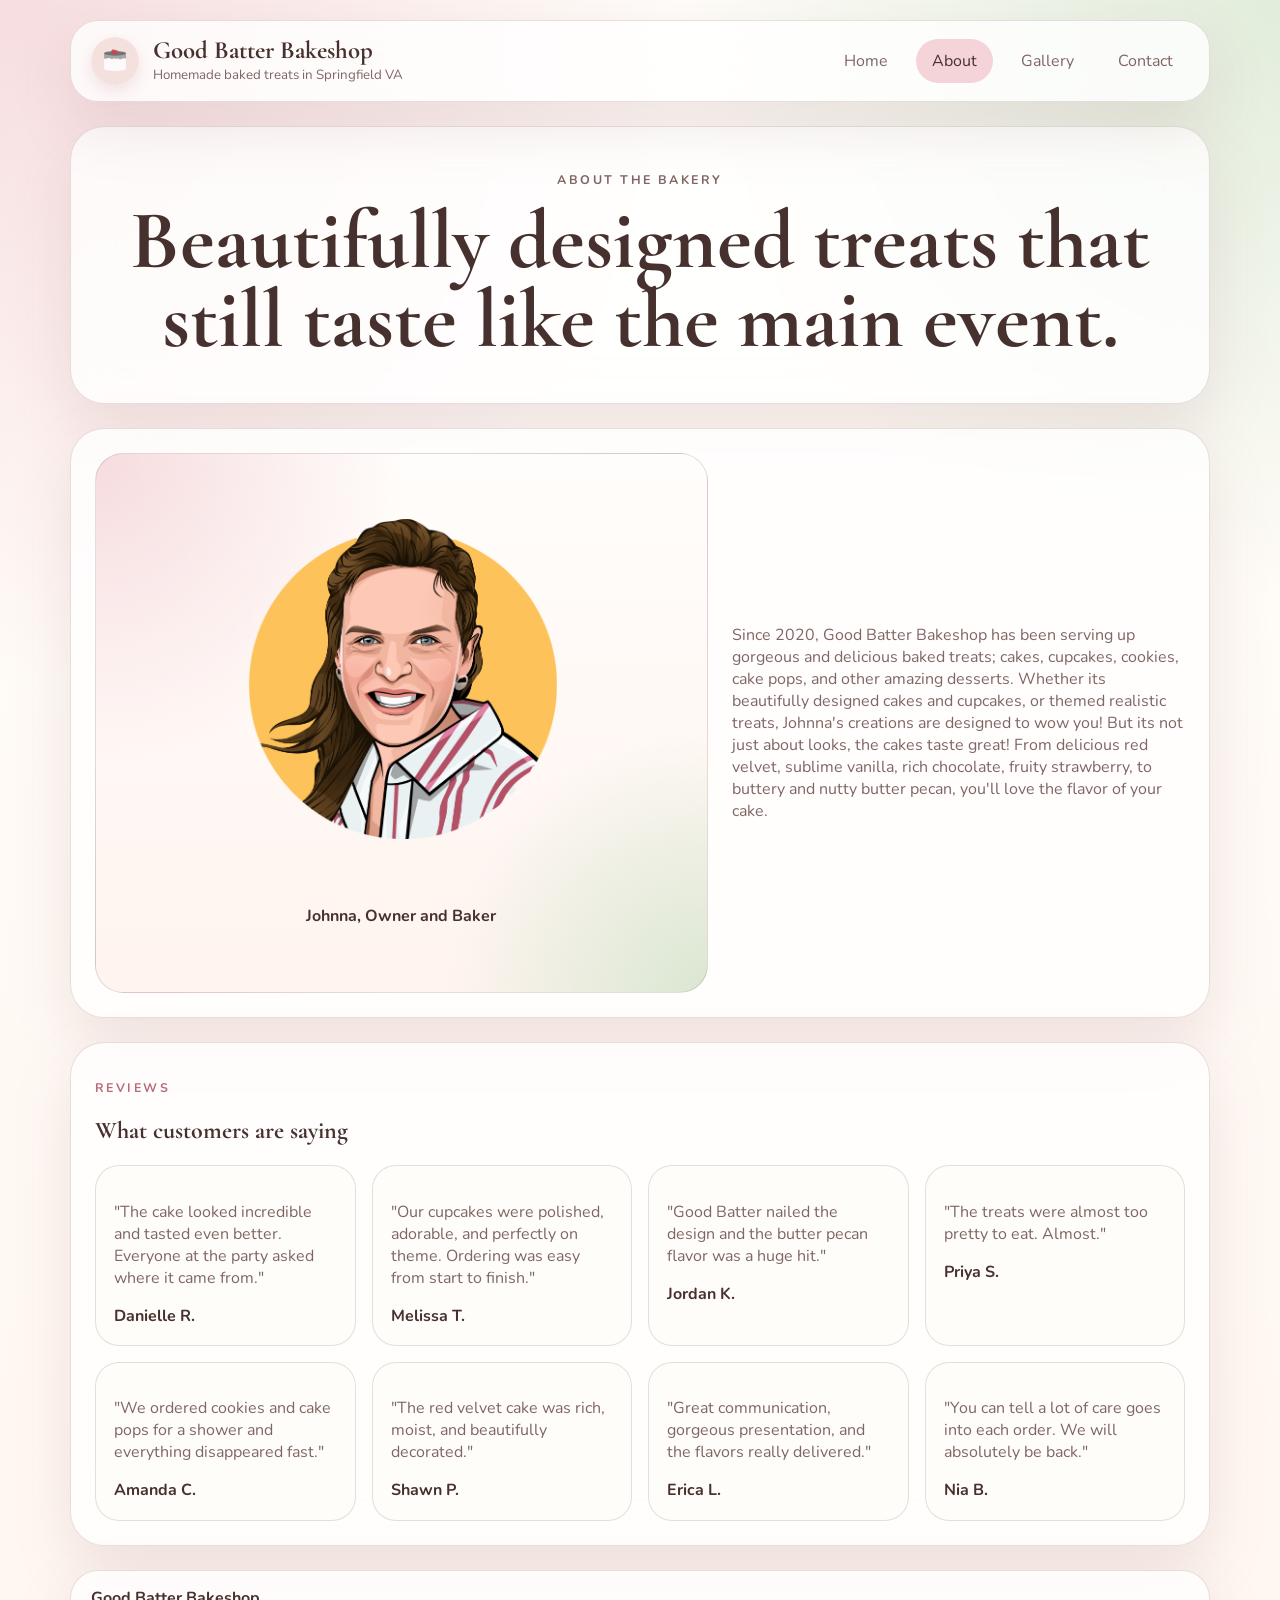
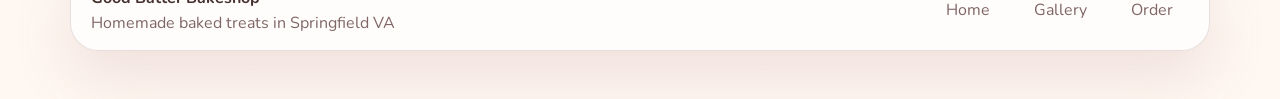
==== about.html @ d7544d71 "Initial website starting point" ====
<!DOCTYPE html>
<html lang="en">
<head>
  <meta charset="UTF-8">
  <meta name="viewport" content="width=device-width, initial-scale=1.0">
  <title>About | Good Batter Bakeshop</title>
  <meta name="description" content="Learn about Good Batter Bakeshop, meet the baker, and read customer reviews.">
  <link rel="preconnect" href="https://fonts.googleapis.com">
  <link rel="preconnect" href="https://fonts.gstatic.com" crossorigin>
  <link href="https://fonts.googleapis.com/css2?family=Cormorant+Garamond:wght@500;600;700&family=Nunito:wght@400;500;700&display=swap" rel="stylesheet">
  <link rel="stylesheet" href="assets/css/styles.css">
</head>
<body data-page="about">
  <div class="site-shell">
    <header class="site-header">
      <a class="brand" href="index.html">
        <img class="brand-logo" src="assets/images/GBB-Circle.png" alt="Good Batter Bakeshop logo">
        <span>
          <strong>Good Batter Bakeshop</strong>
          <small>Homemade baked treats in Springfield VA</small>
        </span>
      </a>
      <nav class="site-nav" aria-label="Primary">
        <a href="index.html">Home</a>
        <a href="about.html">About</a>
        <a href="gallery.html">Gallery</a>
        <a href="contact.html">Contact</a>
      </nav>
      <button class="menu-toggle" type="button" aria-expanded="false" aria-controls="mobile-menu">Menu</button>
    </header>

    <nav class="mobile-nav" id="mobile-menu" aria-label="Mobile">
      <a href="index.html">Home</a>
      <a href="about.html">About</a>
      <a href="gallery.html">Gallery</a>
      <a href="contact.html">Contact</a>
    </nav>

    <main>
      <section class="page-hero panel">
        <p class="section-label">About the bakery</p>
        <h1>Beautifully designed treats that still taste like the main event.</h1>
      </section>

      <section class="panel about-layout">
        <div class="about-photo">
          <img src="assets/images/Johnna_Logo_transparent.png" alt="Illustrated portrait of Johnna, Owner and Baker">
          <strong>Johnna, Owner and Baker</strong>
        </div>
        <article class="about-copy">
          <p>Since 2020, Good Batter Bakeshop has been serving up gorgeous and delicious baked treats; cakes, cupcakes, cookies, cake pops, and other amazing desserts. Whether its beautifully designed cakes and cupcakes, or themed realistic treats, Johnna's creations are designed to wow you! But its not just about looks, the cakes taste great! From delicious red velvet, sublime vanilla, rich chocolate, fruity strawberry, to buttery and nutty butter pecan, you'll love the flavor of your cake.</p>
        </article>
      </section>

      <section class="panel">
        <div class="section-heading">
          <p class="section-label">Reviews</p>
          <h2>What customers are saying</h2>
        </div>
        <div class="reviews-grid">
          <article class="review-card">
            <p>"The cake looked incredible and tasted even better. Everyone at the party asked where it came from."</p>
            <strong>Danielle R.</strong>
          </article>
          <article class="review-card">
            <p>"Our cupcakes were polished, adorable, and perfectly on theme. Ordering was easy from start to finish."</p>
            <strong>Melissa T.</strong>
          </article>
          <article class="review-card">
            <p>"Good Batter nailed the design and the butter pecan flavor was a huge hit."</p>
            <strong>Jordan K.</strong>
          </article>
          <article class="review-card">
            <p>"The treats were almost too pretty to eat. Almost."</p>
            <strong>Priya S.</strong>
          </article>
          <article class="review-card">
            <p>"We ordered cookies and cake pops for a shower and everything disappeared fast."</p>
            <strong>Amanda C.</strong>
          </article>
          <article class="review-card">
            <p>"The red velvet cake was rich, moist, and beautifully decorated."</p>
            <strong>Shawn P.</strong>
          </article>
          <article class="review-card">
            <p>"Great communication, gorgeous presentation, and the flavors really delivered."</p>
            <strong>Erica L.</strong>
          </article>
          <article class="review-card">
            <p>"You can tell a lot of care goes into each order. We will absolutely be back."</p>
            <strong>Nia B.</strong>
          </article>
        </div>
      </section>
    </main>

    <footer class="site-footer">
      <div>
        <strong>Good Batter Bakeshop</strong>
        <p>Homemade baked treats in Springfield VA</p>
      </div>
      <div class="footer-links">
        <a href="index.html">Home</a>
        <a href="gallery.html">Gallery</a>
        <a href="contact.html">Order</a>
      </div>
    </footer>
  </div>

  <script src="assets/js/site.js" defer></script>
</body>
</html>
---- assets/css/styles.css ----
:root {
  --bg: #fffaf6;
  --bg-soft: rgba(255, 255, 255, 0.78);
  --surface: #fffdf9;
  --surface-strong: #fff3ee;
  --text: #47312f;
  --muted: #7f6664;
  --line: rgba(117, 81, 77, 0.18);
  --accent: #d88c9a;
  --accent-strong: #b96a79;
  --accent-soft: #f4d4d8;
  --accent-contrast: #fff9f4;
  --shadow: 0 24px 60px rgba(157, 106, 112, 0.16);
  --gradient: radial-gradient(circle at top left, rgba(246, 218, 221, 0.9), transparent 32%),
    radial-gradient(circle at top right, rgba(220, 234, 214, 0.85), transparent 28%),
    linear-gradient(180deg, #fffdf9 0%, #fff7f1 100%);
}

* {
  box-sizing: border-box;
}

html {
  scroll-behavior: smooth;
}

body {
  margin: 0;
  font-family: "Nunito", sans-serif;
  color: var(--text);
  background: var(--gradient);
  min-height: 100vh;
}

body::before {
  content: "";
  position: fixed;
  inset: 0;
  background-image: linear-gradient(rgba(255, 255, 255, 0.1) 1px, transparent 1px),
    linear-gradient(90deg, rgba(255, 255, 255, 0.08) 1px, transparent 1px);
  background-size: 80px 80px;
  opacity: 0.12;
  pointer-events: none;
}

img {
  display: block;
  max-width: 100%;
}

a {
  color: inherit;
  text-decoration: none;
}

button,
input,
select,
textarea {
  font: inherit;
}

.site-shell {
  width: min(1140px, calc(100% - 2rem));
  margin: 0 auto;
  padding: 1.25rem 0 3rem;
}

.site-header,
.site-footer,
.panel,
.mobile-nav {
  backdrop-filter: blur(18px);
  -webkit-backdrop-filter: blur(18px);
}

.site-header,
.site-footer {
  display: flex;
  align-items: center;
  justify-content: space-between;
  gap: 1rem;
  background: var(--bg-soft);
  border: 1px solid var(--line);
  border-radius: 28px;
  padding: 1rem 1.25rem;
  box-shadow: var(--shadow);
}

.site-header {
  position: sticky;
  top: 1rem;
  z-index: 10;
}

.brand {
  display: flex;
  align-items: center;
  gap: 0.85rem;
}

.brand strong,
h1,
h2,
h3 {
  font-family: "Cormorant Garamond", serif;
}

.brand strong {
  display: block;
  font-size: 1.55rem;
  line-height: 1;
}

.brand small {
  display: block;
  margin-top: 0.15rem;
  color: var(--muted);
}

.brand-logo {
  width: 3rem;
  height: 3rem;
  border-radius: 50%;
  object-fit: cover;
  box-shadow: 0 6px 16px rgba(185, 106, 121, 0.18);
}

.site-nav,
.footer-links,
.hero-actions {
  display: flex;
  align-items: center;
  gap: 0.75rem;
  flex-wrap: wrap;
}

.site-nav a,
.mobile-nav a,
.footer-links a {
  border-radius: 999px;
  transition: transform 160ms ease, background-color 160ms ease, color 160ms ease, border-color 160ms ease;
}

.site-nav a,
.mobile-nav a,
.footer-links a {
  padding: 0.7rem 1rem;
  color: var(--muted);
}

.site-nav a:hover,
.site-nav a[aria-current="page"],
.mobile-nav a:hover,
.mobile-nav a[aria-current="page"],
.footer-links a:hover {
  background: var(--accent-soft);
  color: var(--text);
}

.menu-toggle,
.button,
.thumb-button {
  border: 1px solid transparent;
  cursor: pointer;
}

.menu-toggle {
  display: none;
  background: var(--surface-strong);
  color: var(--text);
  padding: 0.75rem 1rem;
  border-radius: 999px;
}

.mobile-nav {
  display: none;
  margin-top: 0.9rem;
  background: var(--bg-soft);
  border: 1px solid var(--line);
  border-radius: 24px;
  padding: 0.85rem;
  box-shadow: var(--shadow);
}

main {
  display: grid;
  gap: 1.5rem;
  margin: 1.5rem 0;
}

.panel {
  background: var(--bg-soft);
  border: 1px solid var(--line);
  border-radius: 34px;
  box-shadow: var(--shadow);
  padding: 1.5rem;
}

.hero,
.intro-grid,
.about-layout,
.contact-layout,
.gallery-layout {
  display: grid;
  gap: 1.5rem;
}

.hero,
.about-layout {
  grid-template-columns: 1.15fr 0.85fr;
  align-items: center;
}

.hero h1,
.page-hero h1 {
  margin: 0 0 0.75rem;
  font-size: clamp(3rem, 7vw, 5.2rem);
  line-height: 0.95;
}

.lead,
.page-hero p,
.about-copy p,
.review-card p,
.contact-card,
.feature-item p,
.featured-caption p {
  color: var(--muted);
}

.eyebrow,
.section-label {
  text-transform: uppercase;
  letter-spacing: 0.2em;
  font-size: 0.78rem;
  font-weight: 700;
  color: var(--accent-strong);
}

.hero-card,
.about-photo,
.contact-placeholder,
.featured-image-wrap {
  position: relative;
  overflow: hidden;
  border-radius: 28px;
  background: linear-gradient(180deg, var(--surface) 0%, var(--surface-strong) 100%);
  border: 1px solid var(--line);
}

.hero-card img,
.about-photo img,
.contact-placeholder img,
.showcase-card img {
  width: 100%;
  height: 100%;
  object-fit: cover;
}

.hero-card {
  min-height: 480px;
}

.hero-overlay-card,
.about-photo-caption {
  position: absolute;
  left: 1.2rem;
  right: 1.2rem;
  bottom: 1.2rem;
  display: grid;
  grid-template-columns: auto 1fr;
  gap: 0.85rem;
  align-items: center;
  background: rgba(255, 253, 249, 0.88);
  border: 1px solid rgba(117, 81, 77, 0.12);
  border-radius: 22px;
  padding: 0.9rem 1rem;
  backdrop-filter: blur(14px);
  -webkit-backdrop-filter: blur(14px);
}

.hero-overlay-card img {
  width: 3.25rem;
  height: 3.25rem;
  border-radius: 50%;
  object-fit: cover;
}

.hero-overlay-card p,
.about-photo-caption p {
  margin: 0.2rem 0 0;
  color: var(--muted);
}

.button {
  display: inline-flex;
  align-items: center;
  justify-content: center;
  gap: 0.5rem;
  border-radius: 999px;
  padding: 0.95rem 1.35rem;
  font-weight: 700;
}

.button:hover,
.thumb-button:hover {
  transform: translateY(-1px);
}

.button-primary {
  background: linear-gradient(135deg, var(--accent) 0%, var(--accent-strong) 100%);
  color: var(--accent-contrast);
}

.button-secondary,
.thumb-card {
  background: var(--surface);
  border-color: var(--line);
  color: var(--text);
}

.intro-grid,
.contact-layout {
  grid-template-columns: 1fr 0.95fr;
}

.feature-list,
.reviews-grid,
.gallery-thumbs,
.showcase-grid {
  display: grid;
  gap: 1rem;
}

.feature-list,
.showcase-grid {
  grid-template-columns: repeat(2, minmax(0, 1fr));
}

.feature-item,
.review-card {
  padding: 1.15rem;
  border-radius: 24px;
  background: var(--surface);
  border: 1px solid var(--line);
}

.feature-title {
  display: flex;
  align-items: center;
  gap: 0.8rem;
  margin: 0 0 0.65rem;
}

.feature-icon {
  width: 2.5rem;
  height: 2.5rem;
  flex: 0 0 2.5rem;
  display: inline-grid;
  place-items: center;
  border-radius: 50%;
  background: linear-gradient(135deg, var(--accent-soft) 0%, #f9ece0 100%);
  color: var(--accent-strong);
  box-shadow: inset 0 0 0 1px rgba(117, 81, 77, 0.08);
}

.feature-icon i {
  font-size: 1rem;
}

.section-heading {
  margin-bottom: 1rem;
}

.showcase-card {
  overflow: hidden;
  border-radius: 24px;
  border: 1px solid var(--line);
  background: var(--surface);
}

.showcase-card img {
  aspect-ratio: 4 / 3;
}

.showcase-card div {
  padding: 1rem;
}

.showcase-card p {
  margin: 0.35rem 0 0;
  color: var(--muted);
}

.reviews-grid {
  grid-template-columns: repeat(4, minmax(0, 1fr));
}

.page-hero {
  text-align: center;
  padding-block: 2rem;
}

.about-photo {
  display: grid;
  place-items: center;
  min-height: 540px;
  padding: 2rem;
  background:
    radial-gradient(circle at top left, rgba(246, 218, 221, 0.96), transparent 38%),
    radial-gradient(circle at bottom right, rgba(215, 230, 208, 0.94), transparent 32%),
    linear-gradient(180deg, #fffdfb 0%, #fff4ef 100%);
}

.about-photo img {
  width: min(100%, 320px);
  height: auto;
  aspect-ratio: 1 / 1;
  object-fit: contain;
}

.about-photo-caption {
  position: static;
  max-width: 360px;
}

.gallery-layout {
  grid-template-columns: 1.22fr 0.78fr;
}

.featured-image-wrap {
  display: grid;
  grid-template-rows: minmax(0, 1fr) auto;
}

.featured-image-wrap img {
  width: 100%;
  aspect-ratio: 1 / 1;
  object-fit: contain;
  background: linear-gradient(180deg, var(--surface) 0%, var(--surface-strong) 100%);
  padding: 0.8rem 0.8rem 0;
}

.featured-caption {
  padding: 0.65rem 1rem 0.9rem;
}

.featured-caption strong {
  font-size: 1.35rem;
}

.featured-caption p {
  margin: 0.25rem 0 0;
  font-size: 0.94rem;
  line-height: 1.35;
}

.gallery-thumbs {
  grid-template-columns: repeat(2, minmax(0, 1fr));
  align-content: start;
}

.thumb-button {
  padding: 0;
  background: transparent;
  border: 0;
  text-align: left;
  cursor: pointer;
}

.thumb-card {
  overflow: hidden;
  border-radius: 24px;
  border: 1px solid var(--line);
  background: var(--surface);
  transition: transform 180ms ease, border-color 180ms ease;
}

.thumb-button[aria-pressed="true"] .thumb-card,
.thumb-button:hover .thumb-card {
  transform: translateY(-2px);
  border-color: var(--accent);
}

.thumb-card img {
  width: 100%;
  aspect-ratio: 1 / 1;
  object-fit: cover;
}

.thumb-card strong,
.thumb-card span {
  display: block;
  padding: 0 1rem;
}

.thumb-card strong {
  padding-top: 0.9rem;
  font-size: 1.2rem;
}

.thumb-card span {
  padding-bottom: 1rem;
  color: var(--muted);
  font-size: 0.92rem;
}

.form-grid {
  display: grid;
  gap: 1rem;
  grid-template-columns: repeat(2, minmax(0, 1fr));
}

.contact-form {
  display: grid;
  gap: 1rem;
}

label {
  display: grid;
  gap: 0.45rem;
  font-weight: 700;
}

input,
select,
textarea {
  width: 100%;
  border-radius: 18px;
  border: 1px solid var(--line);
  background: var(--surface);
  color: var(--text);
  padding: 0.9rem 1rem;
}

input::placeholder,
textarea::placeholder {
  color: color-mix(in srgb, var(--muted) 78%, transparent);
}

.contact-card {
  display: grid;
  gap: 1.2rem;
  align-content: start;
}

.contact-list {
  list-style: none;
  padding: 0;
  margin: 0;
  display: grid;
  gap: 0.8rem;
}

.social-link {
  display: inline-flex;
  align-items: center;
  gap: 0.7rem;
  color: var(--text);
}

.social-icon {
  width: 2.4rem;
  height: 2.4rem;
  display: inline-grid;
  place-items: center;
  border-radius: 50%;
  background: var(--accent-soft);
}

.social-icon svg {
  width: 1.15rem;
  height: 1.15rem;
  fill: none;
  stroke: var(--accent-strong);
  stroke-width: 1.8;
  stroke-linecap: round;
  stroke-linejoin: round;
}

.social-link svg path {
  fill: var(--accent-strong);
  stroke: none;
}

.form-note {
  font-size: 0.92rem;
  color: var(--muted);
  margin: 0;
}

.form-status {
  min-height: 1.4rem;
  margin: 0;
  font-weight: 700;
  color: var(--accent-strong);
}

.button:disabled {
  opacity: 0.72;
  cursor: wait;
}

.site-footer p {
  margin: 0.2rem 0 0;
  color: var(--muted);
}

.is-hidden {
  display: none;
}

@media (max-width: 960px) {
  .hero,
  .about-layout,
  .intro-grid,
  .contact-layout,
  .gallery-layout,
  .reviews-grid {
    grid-template-columns: 1fr;
  }

  .feature-list,
  .showcase-grid,
  .gallery-thumbs,
  .form-grid {
    grid-template-columns: 1fr;
  }
}

@media (max-width: 760px) {
  .site-header,
  .site-footer {
    flex-wrap: wrap;
  }

  .site-nav {
    display: none;
  }

  .menu-toggle {
    display: inline-flex;
  }

  .mobile-nav.is-open {
    display: grid;
  }
}
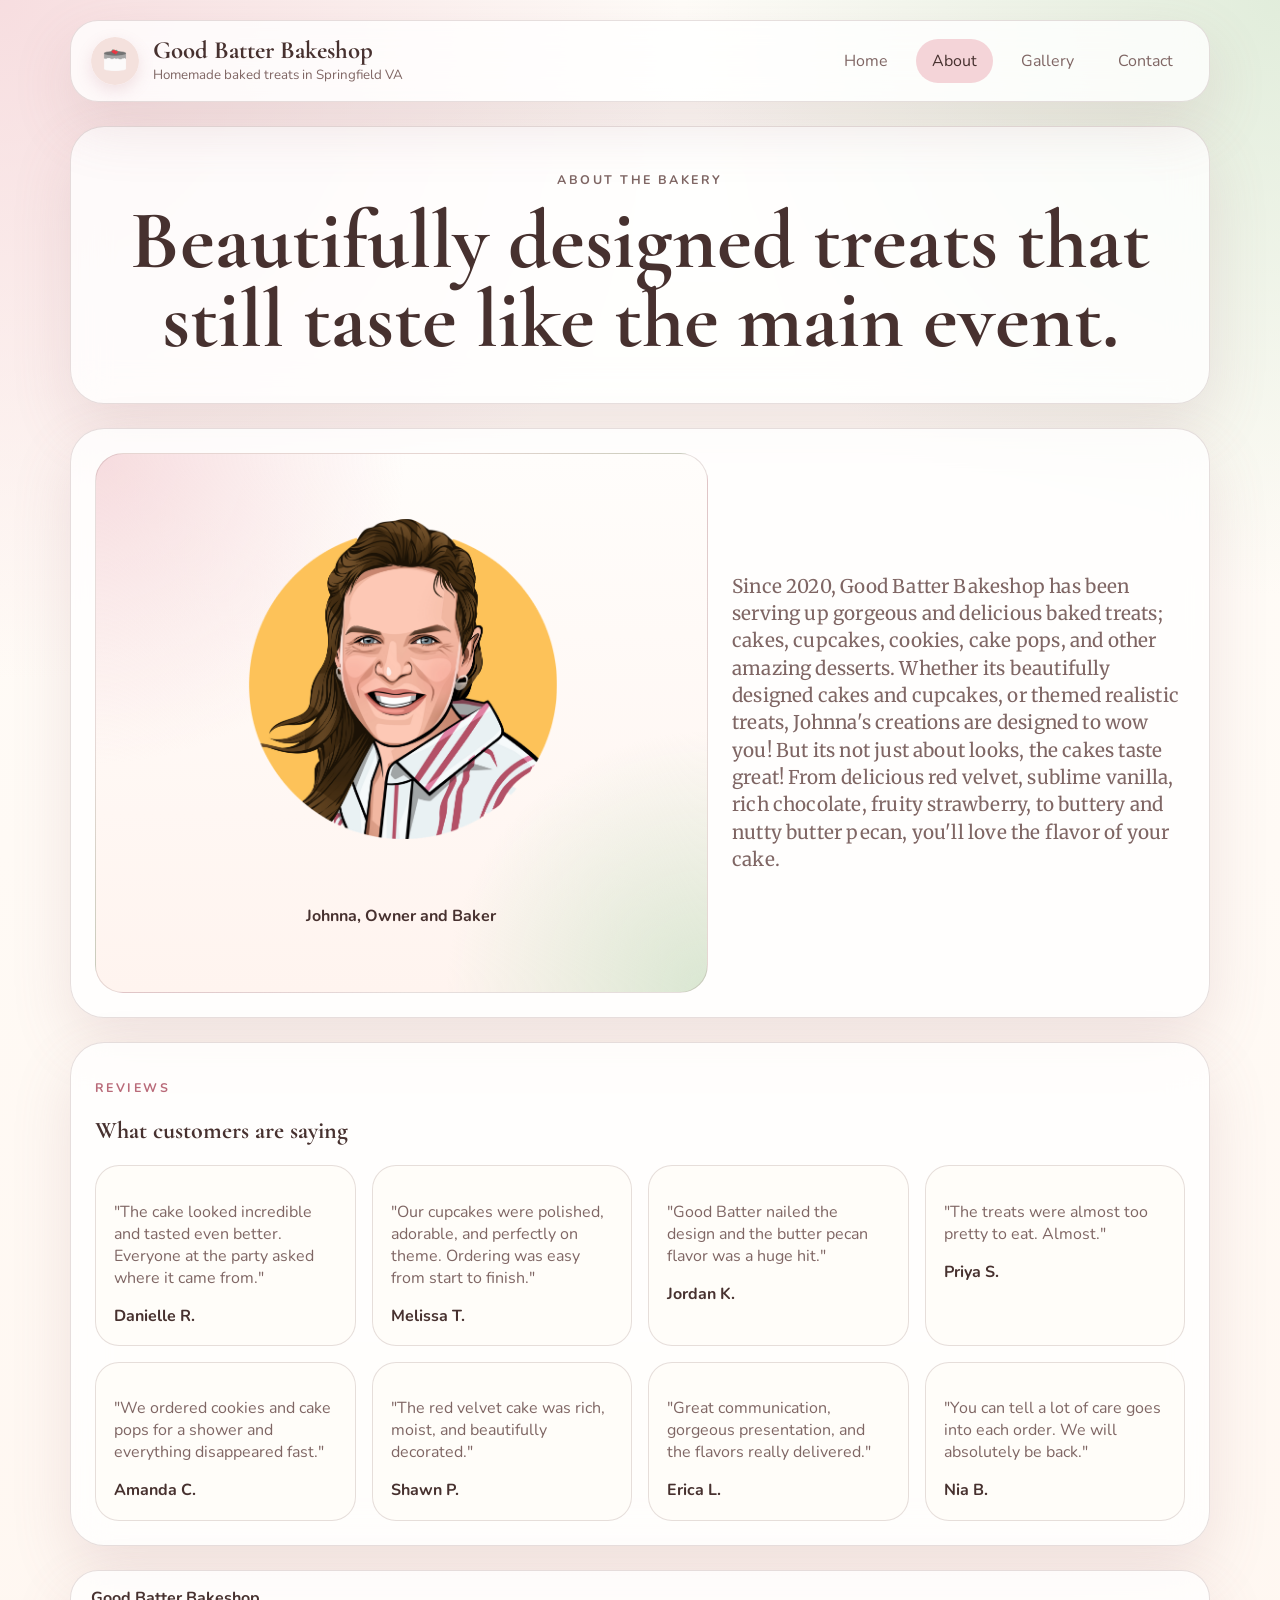
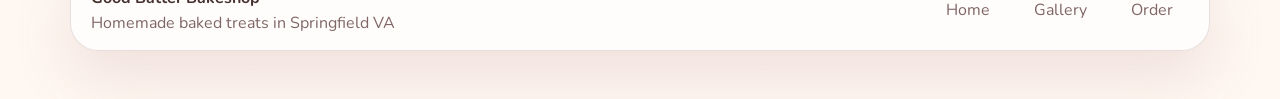
==== commit f63bb98e: "Font styling for about page" ====
--- a/about.html
+++ b/about.html
@@ -5,9 +5,10 @@
   <meta name="viewport" content="width=device-width, initial-scale=1.0">
   <title>About | Good Batter Bakeshop</title>
   <meta name="description" content="Learn about Good Batter Bakeshop, meet the baker, and read customer reviews.">
+  <link rel="icon" href="assets/images/GBB-Circle.ico" type="image/x-icon">
   <link rel="preconnect" href="https://fonts.googleapis.com">
   <link rel="preconnect" href="https://fonts.gstatic.com" crossorigin>
-  <link href="https://fonts.googleapis.com/css2?family=Cormorant+Garamond:wght@500;600;700&family=Nunito:wght@400;500;700&display=swap" rel="stylesheet">
+  <link href="https://fonts.googleapis.com/css2?family=Cormorant+Garamond:wght@500;600;700&family=Merriweather:wght@400;700&family=Nunito:wght@400;500;700&display=swap" rel="stylesheet">
   <link rel="stylesheet" href="assets/css/styles.css">
 </head>
 <body data-page="about">
--- a/assets/css/styles.css
+++ b/assets/css/styles.css
@@ -229,6 +229,14 @@
   color: var(--muted);
 }
 
+.about-copy p {
+  font-family: "Merriweather", serif;
+  font-size: clamp(1rem, 0.45vw + 0.95rem, 1.18rem);
+  font-weight: 400;
+  line-height: 1.45;
+  letter-spacing: 0.01em;
+}
+
 .eyebrow,
 .section-label {
   text-transform: uppercase;
@@ -459,6 +467,11 @@
 .gallery-thumbs {
   grid-template-columns: repeat(2, minmax(0, 1fr));
   align-content: start;
+  height: min(75vh, 720px);
+  overflow-y: auto;
+  padding-right: 0.35rem;
+  scrollbar-gutter: stable;
+  overscroll-behavior: contain;
 }
 
 .thumb-button {
@@ -627,6 +640,12 @@
   .form-grid {
     grid-template-columns: 1fr;
   }
+
+  .gallery-thumbs {
+    height: auto;
+    overflow: visible;
+    padding-right: 0;
+  }
 }
 
 @media (max-width: 760px) {
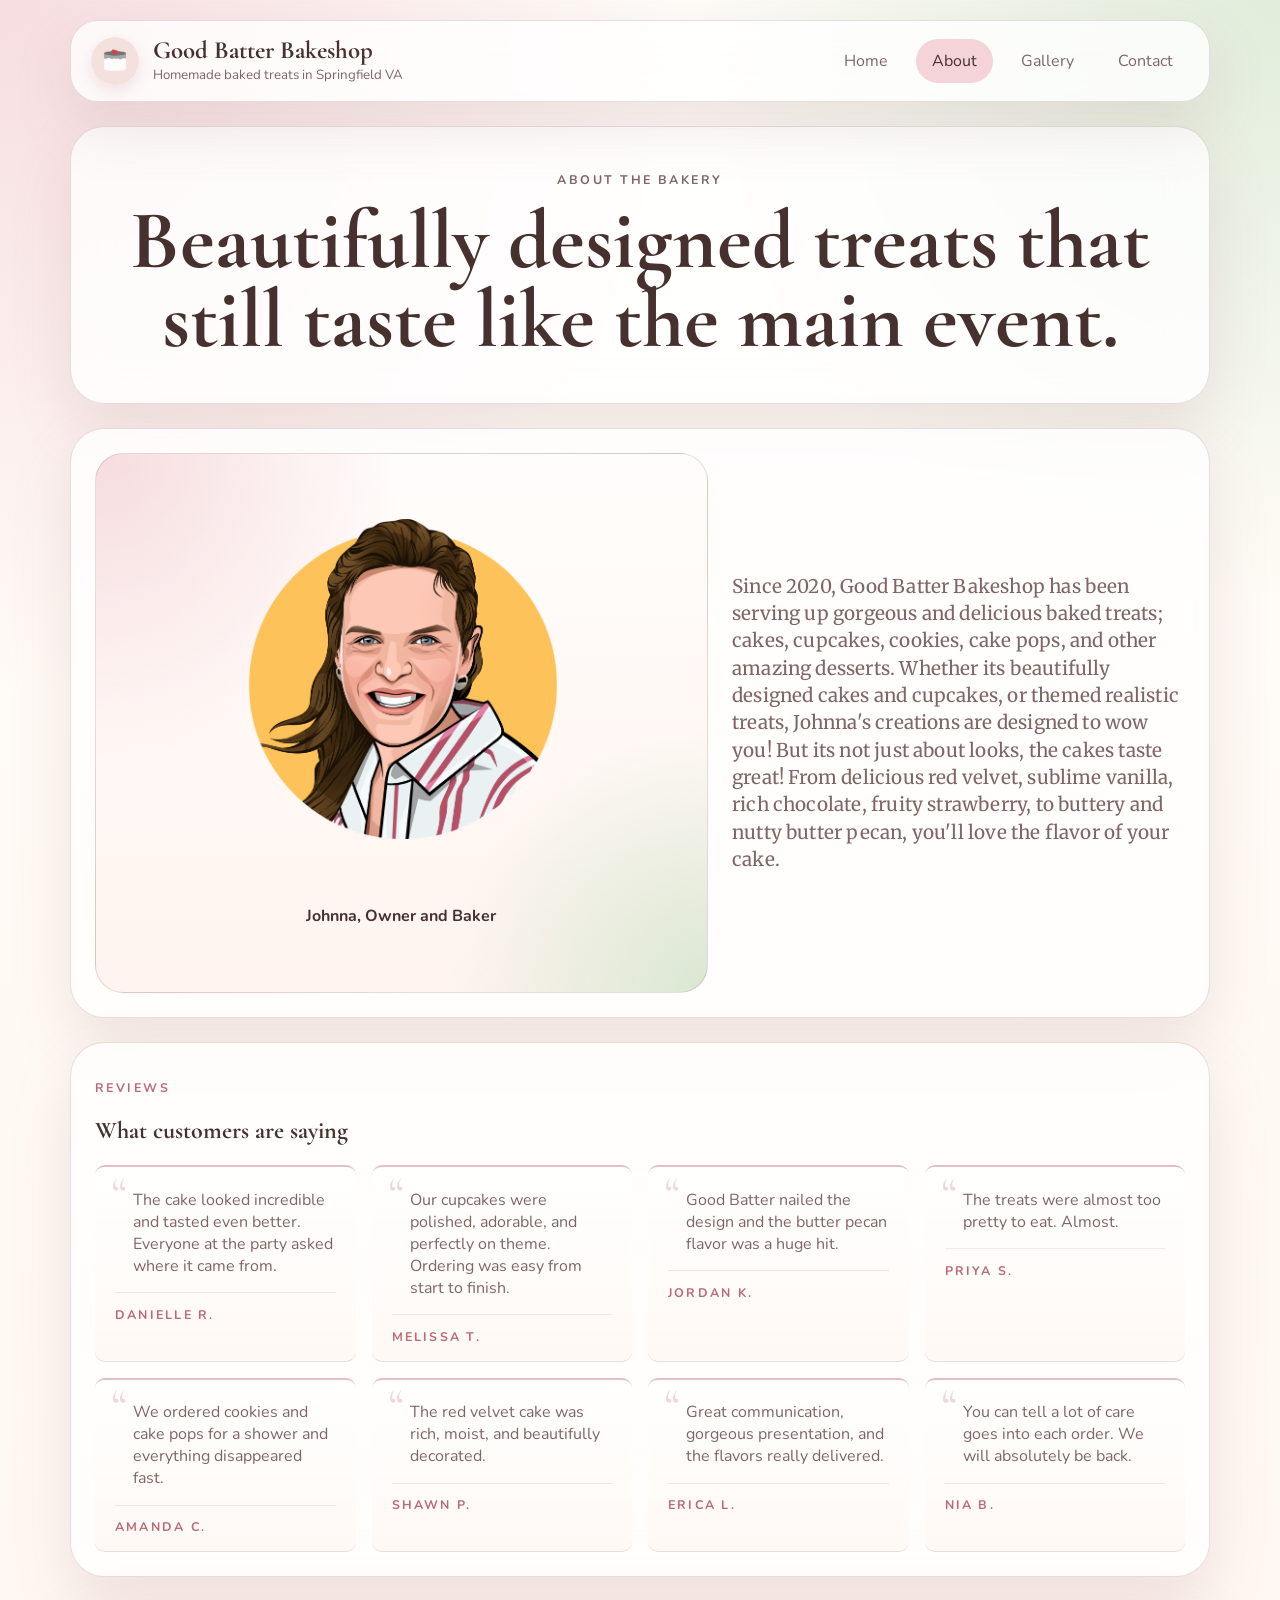
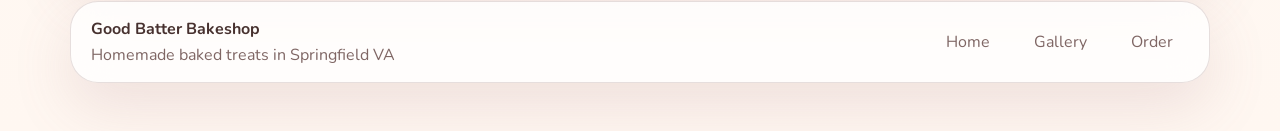
==== commit ec9d2025: "Updated homepage to drive more traffic" ====
--- a/about.html
+++ b/about.html
@@ -53,42 +53,42 @@
         </article>
       </section>
 
-      <section class="panel">
+      <section class="panel" id="reviews">
         <div class="section-heading">
           <p class="section-label">Reviews</p>
           <h2>What customers are saying</h2>
         </div>
         <div class="reviews-grid">
           <article class="review-card">
-            <p>"The cake looked incredible and tasted even better. Everyone at the party asked where it came from."</p>
+            <p>The cake looked incredible and tasted even better. Everyone at the party asked where it came from.</p>
             <strong>Danielle R.</strong>
           </article>
           <article class="review-card">
-            <p>"Our cupcakes were polished, adorable, and perfectly on theme. Ordering was easy from start to finish."</p>
+            <p>Our cupcakes were polished, adorable, and perfectly on theme. Ordering was easy from start to finish.</p>
             <strong>Melissa T.</strong>
           </article>
           <article class="review-card">
-            <p>"Good Batter nailed the design and the butter pecan flavor was a huge hit."</p>
+            <p>Good Batter nailed the design and the butter pecan flavor was a huge hit.</p>
             <strong>Jordan K.</strong>
           </article>
           <article class="review-card">
-            <p>"The treats were almost too pretty to eat. Almost."</p>
+            <p>The treats were almost too pretty to eat. Almost.</p>
             <strong>Priya S.</strong>
           </article>
           <article class="review-card">
-            <p>"We ordered cookies and cake pops for a shower and everything disappeared fast."</p>
+            <p>We ordered cookies and cake pops for a shower and everything disappeared fast.</p>
             <strong>Amanda C.</strong>
           </article>
           <article class="review-card">
-            <p>"The red velvet cake was rich, moist, and beautifully decorated."</p>
+            <p>The red velvet cake was rich, moist, and beautifully decorated.</p>
             <strong>Shawn P.</strong>
           </article>
           <article class="review-card">
-            <p>"Great communication, gorgeous presentation, and the flavors really delivered."</p>
+            <p>Great communication, gorgeous presentation, and the flavors really delivered.</p>
             <strong>Erica L.</strong>
           </article>
           <article class="review-card">
-            <p>"You can tell a lot of care goes into each order. We will absolutely be back."</p>
+            <p>You can tell a lot of care goes into each order. We will absolutely be back.</p>
             <strong>Nia B.</strong>
           </article>
         </div>
--- a/assets/css/styles.css
+++ b/assets/css/styles.css
@@ -24,6 +24,10 @@
   scroll-behavior: smooth;
 }
 
+#reviews {
+  scroll-margin-top: 6rem;
+}
+
 body {
   margin: 0;
   font-family: "Nunito", sans-serif;
@@ -346,12 +350,29 @@
   grid-template-columns: repeat(2, minmax(0, 1fr));
 }
 
+.grid-horizontal-list .feature-list {
+  grid-column: 1 / -1;
+  grid-template-columns: repeat(3, minmax(0, 1fr));
+}
+
 .feature-item,
 .review-card {
   padding: 1.15rem;
+  background: var(--surface);
+}
+
+.feature-item {
   border-radius: 24px;
-  background: var(--surface);
   border: 1px solid var(--line);
+}
+
+.feature-item .next-page {
+  display: flex;
+  justify-content: center;
+  align-items: center;
+  margin: 0.75rem 0 0;
+  text-align: center;
+  font-size: 5em;
 }
 
 .feature-title {
@@ -405,6 +426,59 @@
   grid-template-columns: repeat(4, minmax(0, 1fr));
 }
 
+.home-proof .section-divider {
+  grid-column: 1 / -1;
+  width: min(180px, 100%);
+  height: 1px;
+  margin: 1.25rem auto 0;
+  background: linear-gradient(90deg, transparent 0%, rgba(185, 106, 121, 0.42) 18%, rgba(185, 106, 121, 0.72) 50%, rgba(185, 106, 121, 0.42) 82%, transparent 100%);
+}
+
+.home-proof .kind-words {
+  grid-column: 1 / -1;
+  display: grid;
+  gap: 1rem;
+  padding-top: 0.75rem;
+}
+
+.review-card {
+  position: relative;
+  padding: 1.35rem 1.25rem 1rem;
+  border-radius: 10px;
+  border-top: 2px solid rgba(185, 106, 121, 0.4);
+  border-bottom: 1px solid var(--line);
+  background: linear-gradient(180deg, rgba(255, 255, 255, 0.55) 0%, rgba(255, 248, 243, 0.88) 100%);
+  box-shadow: none;
+}
+
+.review-card::before {
+  content: "\201C";
+  position: absolute;
+  top: 0.15rem;
+  left: 1rem;
+  font-family: "Cormorant Garamond", serif;
+  font-size: 3rem;
+  line-height: 1;
+  color: rgba(185, 106, 121, 0.26);
+  pointer-events: none;
+}
+
+.review-card p {
+  margin: 0;
+  padding-left: 1.15rem;
+}
+
+.review-card strong {
+  display: block;
+  margin-top: 0.95rem;
+  padding-top: 0.8rem;
+  border-top: 1px solid rgba(117, 81, 77, 0.12);
+  font-size: 0.78rem;
+  letter-spacing: 0.18em;
+  text-transform: uppercase;
+  color: var(--accent-strong);
+}
+
 .page-hero {
   text-align: center;
   padding-block: 2rem;
